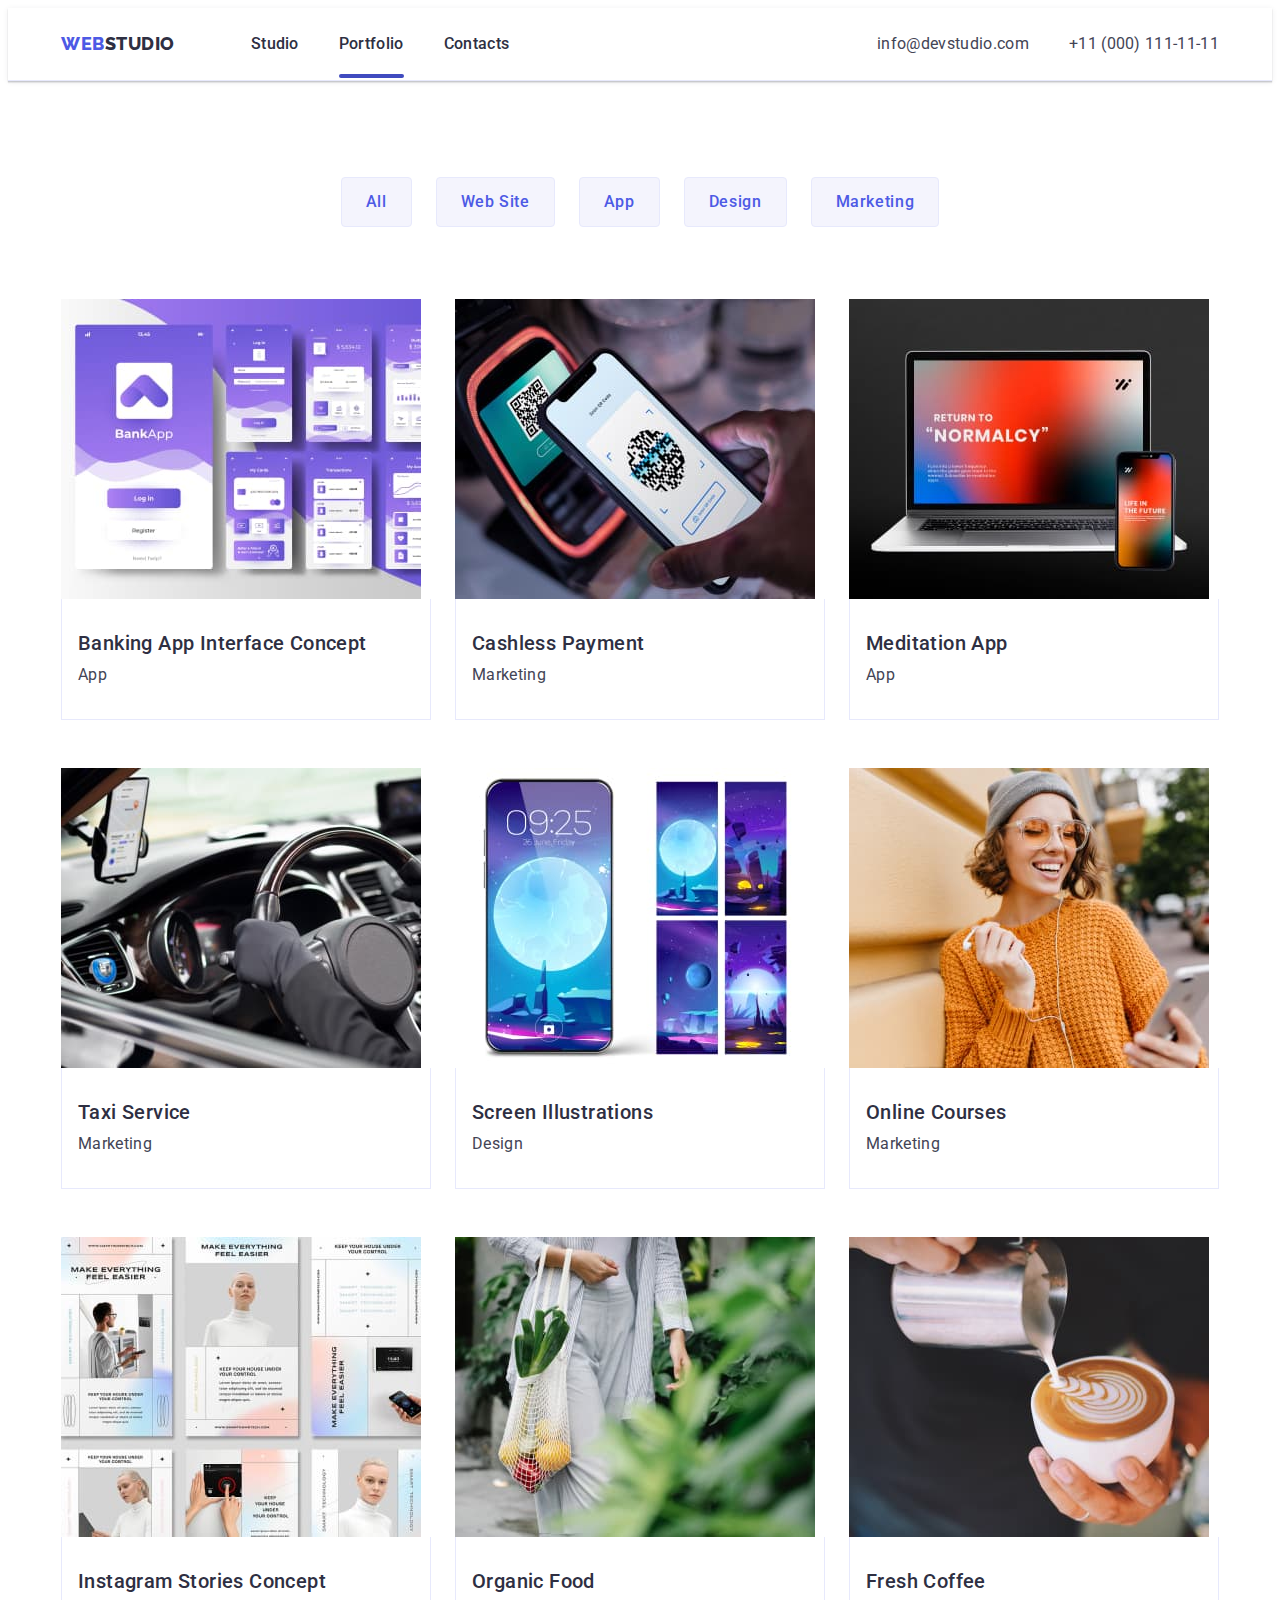
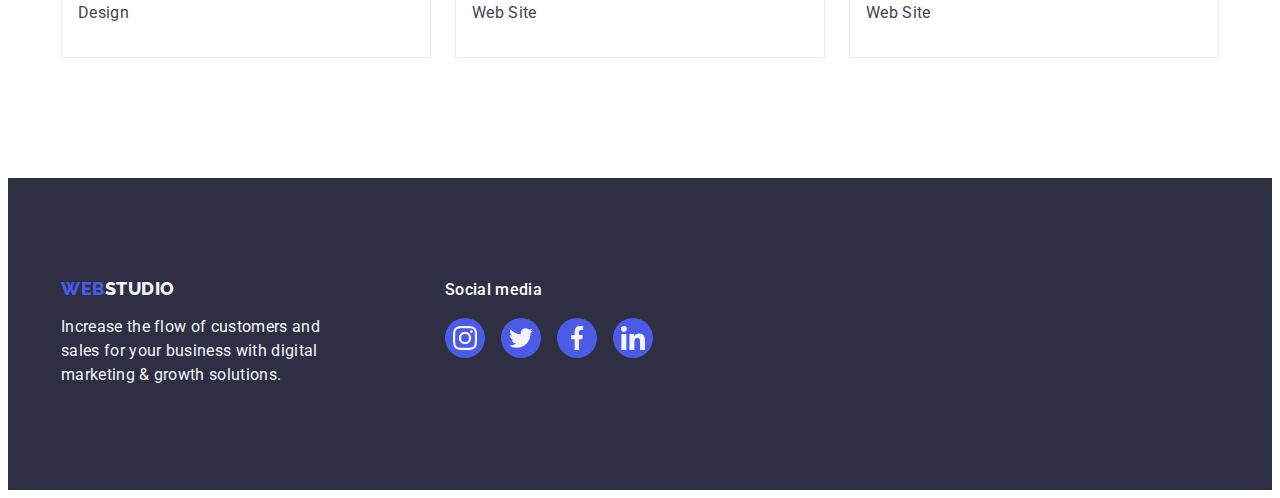
==== portfolio.html @ 4d28cde1 "Initial commit" ====
<!DOCTYPE html>
<html lang="en">

  <head>
    <meta charset="UTF-8" />
    <meta name="viewport" content="width=device-width, initial-scale=1.0" />
    <title>WebStudio</title>
    <link 
      rel="stylesheet" 
      href="https://cdnjs.cloudflare.com/ajax/libs/modern-normalize/2.0.0/modern-normalize.min.css" 
      integrity="sha512-4xo8blKMVCiXpTaLzQSLSw3KFOVPWhm/TRtuPVc4WG6kUgjH6J03IBuG7JZPkcWMxJ5huwaBpOpnwYElP/m6wg=="
      crossorigin="anonymous" referrerpolicy="no-referrer" 
    />
    <link rel="preconnect" href="https://fonts.googleapis.com" />
    <link rel="preconnect" href="https://fonts.gstatic.com" crossorigin />
    <link
      href="https://fonts.googleapis.com/css2?family=Raleway:wght@700&family=Roboto:wght@400;500;700&display=swap"
      rel="stylesheet"
    />
    <link rel="stylesheet" href="./css/styles.css"/>
  </head>


  <body>
    <header class="header-section">
      <div class="header-container container">
        <nav class="header-nav">
          <a class="logo link" href="./index.html">Web<span class="header-logo-span">Studio</span></a>
          <ul class="list header-list">
            <li><a class="link header-nav-link" href="./index.html">Studio</a></li>
            <li><a class="link current header-nav-link" href="./portfolio.html">Portfolio</a></li>
            <li><a class="link header-nav-link" href="">Contacts</a></li>
          </ul>
        </nav>
        <address class="header-contacts">
          <ul class="list header-contacts-list">
            <li><a class="link header-contact-link" href="mailto:info@devstudio.com" aria-label="email">info@devstudio.com</a></li>
            <li><a class="link header-contact-link" href="tel:+110001111111" aria-label="+110001111111">+11 (000) 111-11-11</a></li>
          </ul>
        </address>
      </div>
    </header>


    <main>
      <section class="groups-section">
        <div class="container">
          <h1 class="hidden">portfolio</h1>
            <ul class="list groups-list">
              <li class="group-item">
                <button class="group-button" type="button">All</button>
              </li>
              <li class="group-item">
                <button class="group-button" type="button">Web Site</button>
              </li>
              <li class="group-item">
                <button class="group-button" type="button">App</button>
              </li>
              <li class="group-item">
                <button class="group-button" type="button">Design</button>
              </li>
              <li class="group-item">
                <button class="group-button" type="button">Marketing</button>
              </li>
            </ul>
          

          <ul class="list projects-list">
            <li class="project-item">
              <a class="link overlay-link" href="#">
                <div class="overlay">
                  <img
                    src="./images/banking_app.jpg"
                    alt="banking app" 
                    width="360" 
                  />
                  <p class="overlay-text">
                    14 Stylish and User-Friendly App Design Concepts · 
                    Task Manager App · Calorie Tracker App · 
                    Exotic Fruit Ecommerce App · Cloud Storage App
                  </p>
                </div>
                <div class="project-titel-text">
                  <h2 class="project-item-titel">Banking App Interface Concept</h2>
                  <p class="project-item-text">App</p>
                </div>
              </a>
            </li>

            <li class="project-item">
              <a class="link overlay-link" href="#">
                <div class="overlay">
                  <img
                    src="./images/cashless_payment.jpg"
                    alt="Cashless Payment" 
                    width="360" 
                  />
                  <p class="overlay-text">
                    14 Stylish and User-Friendly App Design Concepts · 
                    Task Manager App · Calorie Tracker App · 
                    Exotic Fruit Ecommerce App · Cloud Storage App
                  </p>
                </div>
                <div class="project-titel-text">
                  <h2 class="project-item-titel">Cashless Payment</h2>
                  <p class="project-item-text">Marketing</p>
                </div>
              </a>
            </li>

            <li class="project-item">
              <a class="link overlay-link" href="#">
                <div class="overlay">
                  <img
                    src="./images/meditation_app.jpg"
                    alt="meditation app" 
                    width="360" 
                  />
                  <p class="overlay-text">
                    14 Stylish and User-Friendly App Design Concepts · 
                    Task Manager App · Calorie Tracker App · 
                    Exotic Fruit Ecommerce App · Cloud Storage App
                  </p>
                </div>
                <div class="project-titel-text">
                  <h2 class="project-item-titel">Meditation App</h2>
                  <p class="project-item-text">App</p>
                </div>
              </a>
            </li>

            <li class="project-item">
              <a class="link overlay-link" href="#">
                <div class="overlay">
                  <img
                    src="./images/taxi_service.jpg"
                    alt="taxi service" 
                    width="360" 
                  />
                  <p class="overlay-text">
                    14 Stylish and User-Friendly App Design Concepts · 
                    Task Manager App · Calorie Tracker App · 
                    Exotic Fruit Ecommerce App · Cloud Storage App
                  </p>
                </div>
                <div class="project-titel-text">
                  <h2 class="project-item-titel">Taxi Service</h2>
                  <p class="project-item-text">Marketing</p>
                </div>
              </a>
            </li>

            <li class="project-item">
              <a class="link overlay-link" href="#">
                <div class="overlay">
                  <img
                    src="./images/screen_illustrations.jpg"
                    alt="screen illustrations" 
                    width="360" 
                  />
                  <p class="overlay-text">
                    14 Stylish and User-Friendly App Design Concepts · 
                    Task Manager App · Calorie Tracker App · 
                    Exotic Fruit Ecommerce App · Cloud Storage App
                  </p>
                </div>
                <div class="project-titel-text">
                  <h2 class="project-item-titel">Screen Illustrations</h2>
                  <p class="project-item-text">Design</p>
                </div>
              </a>
            </li>

            <li class="project-item">
              <a class="link overlay-link" href="#">
                <div class="overlay">
                  <img
                    src="./images/online_courses.jpg"
                    alt="online courses" 
                    width="360" 
                  />
                  <p class="overlay-text">
                    14 Stylish and User-Friendly App Design Concepts · 
                    Task Manager App · Calorie Tracker App · 
                    Exotic Fruit Ecommerce App · Cloud Storage App
                  </p>
                </div>
                <div class="project-titel-text">
                  <h2 class="project-item-titel">Online Courses</h2>
                  <p class="project-item-text">Marketing</p>
                </div>
              </a>
            </li>

            <li class="project-item">
              <a class="link overlay-link" href="#">
                <div class="overlay">
                  <img
                    src="./images/instagram_storie.jpg"
                    alt="instagram storie" 
                    width="360" 
                  />
                  <p class="overlay-text">
                    14 Stylish and User-Friendly App Design Concepts · 
                    Task Manager App · Calorie Tracker App · 
                    Exotic Fruit Ecommerce App · Cloud Storage App
                  </p>
                </div>
                <div class="project-titel-text">
                  <h2 class="project-item-titel">Instagram Stories Concept</h2>
                  <p class="project-item-text">Design</p>
                </div>
              </a>
            </li>

            <li class="project-item">
              <a class="link overlay-link" href="#">
                <div class="overlay">
                  <img
                    src="./images/organic_food.jpg"
                    alt="organic food" 
                    width="360" 
                  />
                  <p class="overlay-text">
                    14 Stylish and User-Friendly App Design Concepts · 
                    Task Manager App · Calorie Tracker App · 
                    Exotic Fruit Ecommerce App · Cloud Storage App
                  </p>
                </div>
                <div class="project-titel-text">
                  <h2 class="project-item-titel">Organic Food</h2>
                  <p class="project-item-text">Web Site</p>
                </div>
              </a>
            </li>

            <li class="project-item">
              <a class="link overlay-link" href="#">
                <div class="overlay">
                  <img
                    src="./images/fresh_coffee.jpg"
                    alt="fresh coffee" 
                    width="360" 
                  />
                  <p class="overlay-text">
                    14 Stylish and User-Friendly App Design Concepts · 
                    Task Manager App · Calorie Tracker App · 
                    Exotic Fruit Ecommerce App · Cloud Storage App
                  </p>
                </div>
                <div class="project-titel-text">
                  <h2 class="project-item-titel">Fresh Coffee</h2>
                  <p class="project-item-text">Web Site</p>
                </div>
              </a>
            </li>
          </ul>
        </div>
      </section>
    </main>


    <footer class="footer-section" id="contacts">
      <div class="container footer-container">
        <div class="footer-base">
          <a class="link footer-link" href="./index.html">Web<span class="footer-logo-span">Studio</span></a>
          <p class="footer-text">
            Increase the flow of customers and sales for your business with digital marketing & growth
            solutions.
          </p>
        </div>

        <div>
          <p class="footer-social-media-title">Social media</p>
          <ul class="footer-social-media-list list">
            <li class="footer-social-media-item">
              <a class="link footer-social-media-link" href="https://instagram.com">
                <svg 
                  class="footer-social-media-icon" 
                  width="24" height="24">
                  <use href="./images/icons.svg#icon-instagram"></use>
                </svg>
              </a>
            </li>
            <li class="footer-social-media-item">
              <a class="link footer-social-media-link" href="https://x.com">
                <svg 
                  class="footer-social-media-icon" 
                  width="24" height="24">
                  <use href="./images/icons.svg#icon-twitter"></use>
                </svg>
              </a>
            </li>
            <li class="footer-social-media-item">
              <a class="link footer-social-media-link" href="https://facebook.com">
                <svg 
                  class="footer-social-media-icon" 
                  width="24" height="24">
                  <use href="./images/icons.svg#icon-facebook"></use>
                </svg>
              </a>
            </li>
            <li class="footer-social-media-item">
              <a class="link footer-social-media-link" href="https://linkedin.com">
                <svg 
                  class="footer-social-media-icon" 
                  width="24" height="24">
                  <use href="./images/icons.svg#icon-linkedin"></use>
                </svg>
              </a>
            </li>
          </ul>
        </div>
      </div>
    </footer>
  </body>
</html>
---- css/styles.css ----
:root {
  --WHITE: #fff;
  --IRIS: #4d5ae5;
  --NAVY-BLUE: #2e2f42;
  --OCEAN: #404bbf;
  --SLATE: #434455;
  --CLOUD: #f4f4fd;
  --CORNFLOWER: #e7e9fc;
  --LIGHT-SLATE: #8e8f99;
  --GREEN: #31d0aa;
  --DAIRY: #fcfcfc;
}

body {
  font-family: 'Roboto', sans-serif;
  color: var(--SLATE);
  background-color: var(--WHITE);
}


/*reset*/

h1, h2, h3, p {
  margin: 0;
}

a {
  color: currentColor;
}

.link {
  text-decoration: none;
}

button {
  font-family: inherit;
  color: currentColor;
  cursor: pointer;
}

img {
  display: block;
  max-width: 100%;
  height: auto;
}

.list {
  list-style-type: none;
  margin: 0;
  padding: 0;
}

.hidden {
  position: absolute;
  white-space: nowrap;
  width: 1px;
  height: 1px;
  overflow: hidden;
  border: 0;
  padding: 0;
  clip: rect(0 0 0 0);
  clip-path: inset(100%);
  margin: -1px;
}

.current {
  color: var(--OCEAN);
  position: relative;
}
.current::after {
  background: var(--OCEAN);
  position: absolute;
  content: '';
  bottom: -1px;
  left: 0;
  display: block;
  width: 100%;
  height: 4px;
  border-radius: 2px;
}


  /* base */

.container {
  width: 1158px;
  margin-left: auto;
  margin-right: auto;
  padding-left: 15px;
  padding-right: 15px;
}

.logo {
  color:  var(--IRIS);
  font-family: Raleway, sans-serif;
  text-transform: uppercase;
  font-style: normal;
  text-decoration: none;
  font-size: 18px;
  font-weight: 800;
  line-height: 1.17;
  letter-spacing: 0.54px;
  margin-right: 76px;  
}


  /* header */

.header-section {
  background: var(--WHITE);
  border-bottom: 1px solid var(--CORNFLOWER);
  display: flex;
  height: 72px;
  box-shadow: 0px 2px 1px rgba(46, 47, 66, 0.08), 0px 1px 1px rgba(46, 47, 66, 0.16),
    0px 1px 6px rgba(46, 47, 66, 0.08);
}

.header-container {
  display: flex;
  align-items: center;
}

.header-nav {
  display: flex;
  align-items: center;
}

.header-logo-span {
  color: var(--NAVY-BLUE);
  font-family: Raleway, sans-serif;
  font-style: normal;
  text-transform: uppercase;
  font-size: 18px;
  font-weight: 800;
  line-height: 1.17;
  letter-spacing: 0.54px;
}

.header-list {
  display: flex;
  gap: 40px;
}

.header-nav-link {
  color:  var(--NAVY-BLUE);
  font-family: Roboto, sans-serif;
  font-style: normal;
  font-size: 16px;
  font-weight: 500;
  line-height: 1.5;
  letter-spacing: 0.32px;
  padding-top: 24px;
  padding-bottom: 24px;
  transition: color 250ms cubic-bezier(0.4, 0, 0.2, 1);
}
.header-nav-link:hover,
.header-nav-link:focus {
  color:  var(--OCEAN);
}

.header-contacts {
  margin-left: auto;
  font-style: normal;
}

.header-contacts-list {
  display: flex;
  gap: 40px;
}

.header-contact-link {
  color: var(--SLATE);
  font-family: Roboto, sans-serif;
  font-style: normal;
  font-size: 16px;
  line-height: 1.5;
  letter-spacing: 0.32px;
  padding-top: 24px;
  padding-bottom: 24px;
  transition: color 250ms cubic-bezier(0.4, 0, 0.2, 1);
}
.header-contact-link:hover,
.header-contact-link:focus {
  color: var(--OCEAN);
}


  /* main */

.main-section {
  padding: 188px 0;
  background-image: linear-gradient(rgba(46, 47, 66, 0.7), rgba(46, 47, 66, 0.7)),
  url(../images/people-office.jpg);
  background-repeat: no-repeat;
  background-position: center;
  background-size: cover;
}

.main-title {
  color: var(--WHITE);
  font-family: Roboto, sans-serif;
  font-style: normal;
  text-align: center;
  margin-right: auto;
  margin-left: auto;
  max-width: 496px;
  margin-bottom: 48px;
  font-size: 56px;
  line-height: 1.07;
  letter-spacing: 1.12px;
}

.main-button {
  color: var(--WHITE);
  background-color: var(--IRIS);
  font-family: Roboto, sans-serif;
  font-style: normal;
  font-size: 15px;
  font-weight: 500;
  line-height: 1.5;
  letter-spacing: 0.04em;
  margin-right: auto;
  margin-left: auto;
  display: block;
  transition: background-color 250ms cubic-bezier(0.4, 0, 0.2, 1);
}
.main-button:hover,
.main-button:focus {
  background: var(--OCEAN);
}

.main-order-button {
  border: none;
  cursor: pointer;
  min-width: 169px;
  height: 56px;
  padding: 16px 32px;
  border-radius: 4px;
}


  /* features */

.feature-section {
  padding-top: 120px;
  padding-bottom: 120px;
}

.feature-list {
  display: flex;
  gap: 24px;
}

.feature-item {
  width: calc((100% - 72px) / 4);
}

.feature-item-titel {
  color: var(--NAVY-BLUE);
  font-family: Roboto, sans-serif;
  font-style: normal;
  font-size: 20px;
  font-weight: 500;
  line-height: 1.2;
  letter-spacing: 0.4px;
  margin-bottom: 8px;
  width: 264px;
  height: 24px;
}

.feature-item-text {
  color: var(--SLATE);
  font-family: Roboto, sans-serif;
  font-style: normal;
  font-size: 16px;
  line-height: 1.5;
  letter-spacing: 0.32px;
  width: 264px;
  height: 72px;
}

.feature-svg-block {
  background: var(--CLOUD);
  display: flex;
  align-items: center;
  justify-content: center;
  width: 264px;
  height: 112px;
  border-radius: 4px;
  margin-bottom: 8px;
}


  /* what are we doing */

.we-doing-section {
  padding-bottom: 120px;
}

.we-doing-title {
  color: var(--NAVY-BLUE);
  font-family: Roboto, sans-serif;
  font-style: normal;
  text-transform: capitalize;
  text-align: center;
  line-height: 1.11;
  letter-spacing: 0.72px;
  margin-bottom: 72px;
  font-size: 36px; 
}

.we-doing-list {
  display: flex;
  gap: 24px;
}

.we-doing-item {
  width: calc((100% - 48px) / 3);
}


  /* team */

.team-section {
  background: var(--CLOUD);
  padding-top: 120px;
  padding-bottom: 120px;
}

.team-title {
  color: var(--NAVY-BLUE);
  font-family: Roboto, sans-serif;
  font-style: normal;
  font-size: 36px;
  line-height: 1.11;
  letter-spacing: 0.72px;
  text-align: center;
  text-transform: capitalize;
  margin-bottom: 72px;
}

.team-list {
  display: flex;
  gap: 24px;
}

.team-item {
  background: var(--WHITE);
  width: calc((100% - 72px) / 4);
  border-radius: 0px 0px 4px 4px;
  box-shadow: 0px 2px 1px 0px rgba(46, 47, 66, 0.08), 0px 1px 1px 0px rgba(46, 47, 66, 0.16),
    0px 1px 6px 0px rgba(46, 47, 66, 0.08);
}

.team-title-text {
  padding: 32px 0;
}

.team-item-title {
  color: var(--NAVY-BLUE);
  font-family: Roboto, sans-serif;
  font-style: normal;
  font-size: 20px;
  font-weight: 500;
  line-height: 1.2;
  letter-spacing: 0.4px;
  text-align: center;
  margin-bottom: 8px;
}

.team-item-text {
  color: var(--SLATE);
  font-family: Roboto, sans-serif;
  font-style: normal;
  font-size: 16px;
  line-height: 1.5;
  letter-spacing: 0.32px;
  text-align: center;
}

.team-social-media {
  display: flex;
  justify-content: center;
  align-items: center;
  gap: 24px;
  margin-top: 8px
}

.team-social-media-item {
  width: 40px;
  height: 40px;
}

.team-social-media-link {
  background-color: var(--IRIS);
  display: flex;
  align-items: center;
  justify-content: center;
  width: 100%;
  height: 100%;
  border-radius: 50%;
  transition: background-color 250ms cubic-bezier(0.4, 0, 0.2, 1);
}
.team-social-media-link:hover,
.team-social-media-link:focus {
  background-color: var(--OCEAN);
}

.team-social-media-icon {
  fill: var(--CLOUD);
}


  /*portfolio*/

.groups-section {
  padding-top: 96px;
  padding-bottom: 120px;
}

.groups-list {
  display: flex;
  justify-content: center;
  gap: 24px;
  margin-bottom: 72px;
}

.group-button {
  background: var(--CLOUD);
  color: var(--IRIS);
  font-family: Roboto, sans-serif;
  font-style: normal;
  font-size: 16px;
  font-weight: 500;
  letter-spacing: 0.64px;
  line-height: 1.5;
  text-align: center;
  cursor: pointer;
  border-radius: 4px;
  border: 1px solid  var(--CORNFLOWER);
  padding: 12px 24px;
  transition: color 250ms cubic-bezier(0.4, 0, 0.2, 1),
    background-color 250ms cubic-bezier(0.4, 0, 0.2, 1),
    border-color 250ms cubic-bezier(0.4, 0, 0.2, 1), box-shadow 250ms cubic-bezier(0.4, 0, 0.2, 1);
}
.group-button:hover,
.group-button:focus {
  background: var(--OCEAN);
  border: 1px solid transparent;
  color: var(--WHITE);
}

.projects-list {
  display: flex;
  flex-wrap: wrap;
  column-gap: 24px;
  row-gap: 48px;
  transition: box-shadow 250ms cubic-bezier(0.4, 0, 0.2, 1);
}

.project-item {
  width: calc((100% - 48px) / 3);
}

.project-link {
  text-decoration: none;
}

.project-titel-text {
  border: 1px solid  var(--CORNFLOWER);
  border-top: none;
  padding: 32px 16px;
}

.project-item-titel {
  color: var(--NAVY-BLUE);
  font-family: Roboto, sans-serif;
  font-style: normal;
  font-size: 20px;
  font-weight: 500;
  line-height: 1.2;
  letter-spacing: 0.4px;
  margin-bottom: 8px;
}

.project-item-text {
  color: var(--SLATE);
  font-family: Roboto, sans-serif;
  font-style: normal;
  font-size: 16px;
  line-height: 1.5;
  letter-spacing: 0.32px;
  transition: transform 250ms cubic-bezier(0.4, 0, 0.2, 1);
}

.overlay {
  position: relative;
  overflow: hidden;
}

.overlay-text {
  background: var(--IRIS);
  color: var(--CLOUD);
  font-family: Roboto;
  font-style: normal;
  font-size: 16px;
  line-height: 1.5;
  letter-spacing: 0.32px;
  position: absolute;
  width: 100%;
  height: 100%;
  transform: translateY(100%);
  top: 0;
  padding: 40px 32px;
  transition: transform 250ms cubic-bezier(0.4, 0, 0.2, 1);
}

.overlay-link {
  display: block;
  color: inherit;
  transition: box-shadow 250ms cubic-bezier(0.4, 0, 0.2, 1);
}
.overlay-link:hover .overlay-text,
.overlay-link:focus .overlay-text {
  transform: translateY(0%);
}
.overlay-link:hover,
.overlay-link:focus {
  box-shadow: 0px 1px 6px rgba(46, 47, 66, 0.08), 0px 1px 1px rgba(46, 47, 66, 0.16),
    0px 2px 1px rgba(46, 47, 66, 0.08);
}

  /* customers */

.customers-section {
  padding-top: 120px;
  padding-bottom: 120px;
}

.customers-titel {
  color: var(--NAVY-BLUE);
  font-family: Roboto, sans-serif;
  font-style: normal;
  text-align: center;
  text-transform: capitalize;
  font-size: 36px;
  line-height: 1.11;
  letter-spacing: 0.72px;
  margin-bottom: 72px;
}

.customers-companys {
  display: flex;
  align-items: center;
  justify-content: center;
  gap: 24px;
}

.customers-companys-item {
  width: 168px;
  height: 88px;
}

.customers-companys-link {
  color: var(--LIGHT-SLATE);
  display: flex;
  align-items: center;
  justify-content: center;
  width: 100%;
  height: 100%;
  border-radius: 4px;
  border: 1px solid var(--LIGHT-SLATE);
  padding: 16px 32px;
  transition: border-color 250ms cubic-bezier(0.4, 0, 0.2, 1),
    color 250ms cubic-bezier(0.4, 0, 0.2, 1);
}
.customers-companys-link:hover,
.customers-companys-link:focus {
  color: var(--OCEAN);
  border: 1px solid var(--OCEAN);
}

.customers-companys-icons {
  fill: currentColor;
}
.customers-companys-icons:hover,
.customers-companys-icons:focus {
  border: 1px solid var(--OCEAN);
  fill: var(--OCEAN);
}


  /* Footer */

.footer-section {
  background: var(--NAVY-BLUE);
  padding-top: 100px;
  padding-bottom: 100px;
}

.footer-container {
  display: flex;
  align-items: baseline;
}

.footer-base {
  margin-right: 120px;
  width: 264px;
  height: 112px;
}

.footer-link {
  color: var(--IRIS);
  font-family: Raleway, sans-serif;
  font-style: normal;
  text-transform: uppercase;
  font-size: 18px;
  font-weight: 800;
  line-height: 1.17;
  letter-spacing: 0.54px;
  margin-bottom: 16px;
  display: inline-block;
}

.footer-logo-span {
  color: var(--CLOUD);
  font-family: Raleway, sans-serif;
  text-transform: uppercase;
  font-style: normal;
  font-size: 18px;
  font-weight: 800;
  line-height: 1.17;
  letter-spacing: 0.54px; 
}

.footer-text {
  color: var(--CLOUD);
  font-family: Roboto, sans-serif;
  font-style: normal;
  font-size: 16px;
  line-height: 1.5;
  letter-spacing: 0.32px;
  width: 264px;
}

.footer-social-media-title {
  color: var(--WHITE);
  font-family: Roboto;
  font-style: normal;
  font-size: 16px;
  font-weight: 500;
  line-height: 1.5;
  letter-spacing: 0.32px;
  margin-bottom: 16px;
}

.footer-social-media-list {
  display: flex;
  align-items: flex-start;
  gap: 16px;
}

.footer-social-media-item {
  width: 40px;
  height: 40px;
}

.footer-social-media-link {
  background-color: var(--IRIS);
  display: flex;
  align-items: center;
  justify-content: center;
  width: 100%;
  height: 100%;
  border-radius: 50%;
  transition: background-color 250ms cubic-bezier(0.4, 0, 0.2, 1);
}
.footer-social-media-link:hover,
.footer-social-media-link:focus {
  background-color: var(--GREEN);
}

.footer-social-media-icon {
  fill: var(--CLOUD);
}

  /* Modal window */

.backdrop {
  background: var(--NAVY-BLUE-modal, rgba(46, 47, 66, 0.4));
  backdrop-filter: blur(2px);
  transition-delay: 0s;
  position: fixed;
  top: 0;
  left: 0;
  z-index: var(--idx-modal);
  width: 100%;
  height: 100%;
}

.backdrop.is-hidden {
  opacity: 0;
  visibility: hidden;
  pointer-events: none;
  transition-delay: 200ms;
  transition: opacity 250ms cubic-bezier(0.4, 0, 0.2, 1),
    visibility 250ms cubic-bezier(0.4, 0, 0.2, 1);
}

.modal-section {
  background-color: var(--DAIRY);
  position: absolute;
  top: 50%;
  left: 50%;
  transform: translateX(-50%) translateY(-50%);
  width: 408px;
  min-height: 584px;
  box-shadow: 0px 1px 1px rgba(0, 0, 0, 0.14), 0px 1px 3px rgba(0, 0, 0, 0.12),
    0px 2px 1px rgba(0, 0, 0, 0.2);
  border-radius: 4px;
  opacity: 1;
  transition: transform 250ms cubic-bezier(0.4, 0, 0.2, 1);
}

.modal-button-close {
  background-color: var(--CORNFLOWER);
  position: absolute;
  top: 24px;
  right: 24px;
  width: 24px;
  height: 24px;
  display: flex;
  align-items: center;
  justify-content: center;
  color: var(--main-cl);
  padding: 0;
  border: 1px solid rgba(0, 0, 0, 0.1);
  border-radius: 50%;
  cursor: pointer;
  fill: var(--NAVY-BLUE);
  transition: background-color 250ms cubic-bezier(0.4, 0, 0.2, 1),
    border 250ms cubic-bezier(0.4, 0, 0.2, 1);
}
.modal-button-close:hover,
.modal-button-close:focus {
  background-color: var(--OCEAN);
  fill: var(--WHITE);
  border: none;
}

.modal-button-close-icon {
  stroke: currentColor;
  transition: fill 250ms cubic-bezier(0.4, 0, 0.2, 1);
}
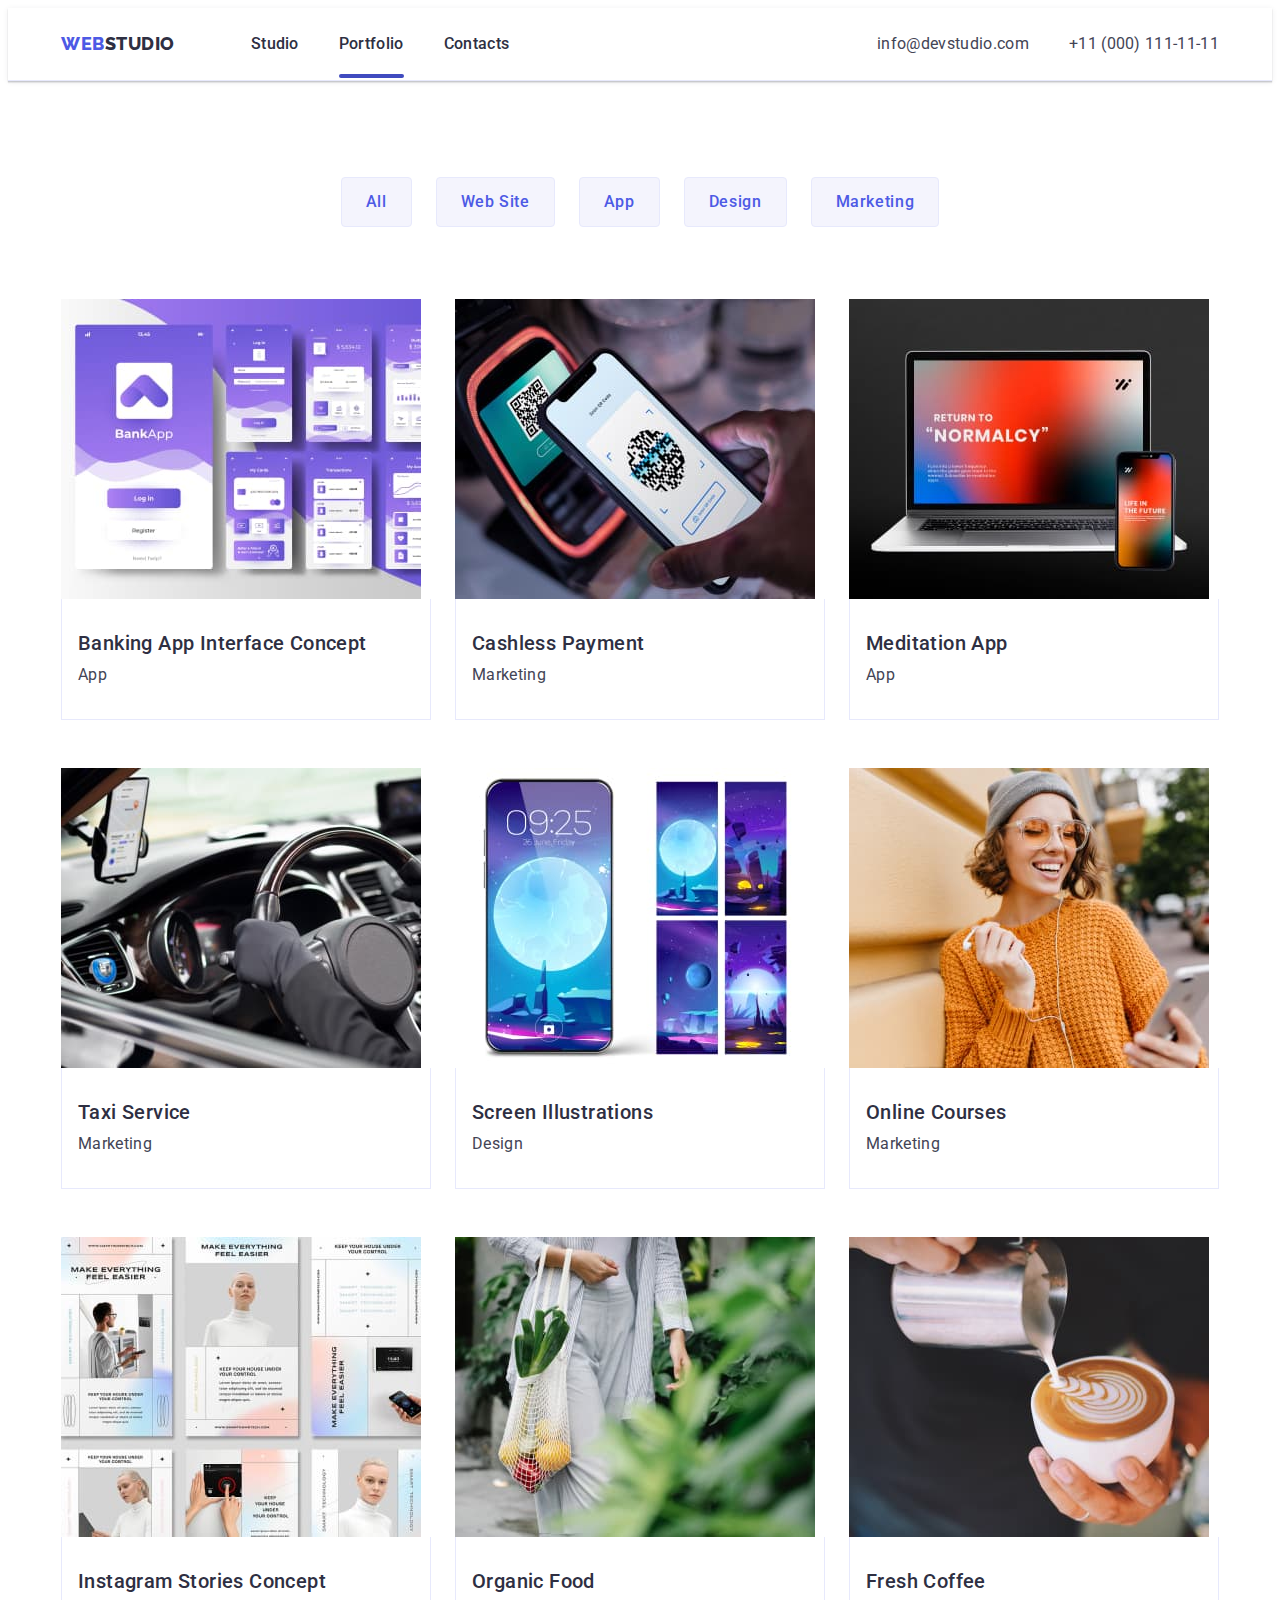
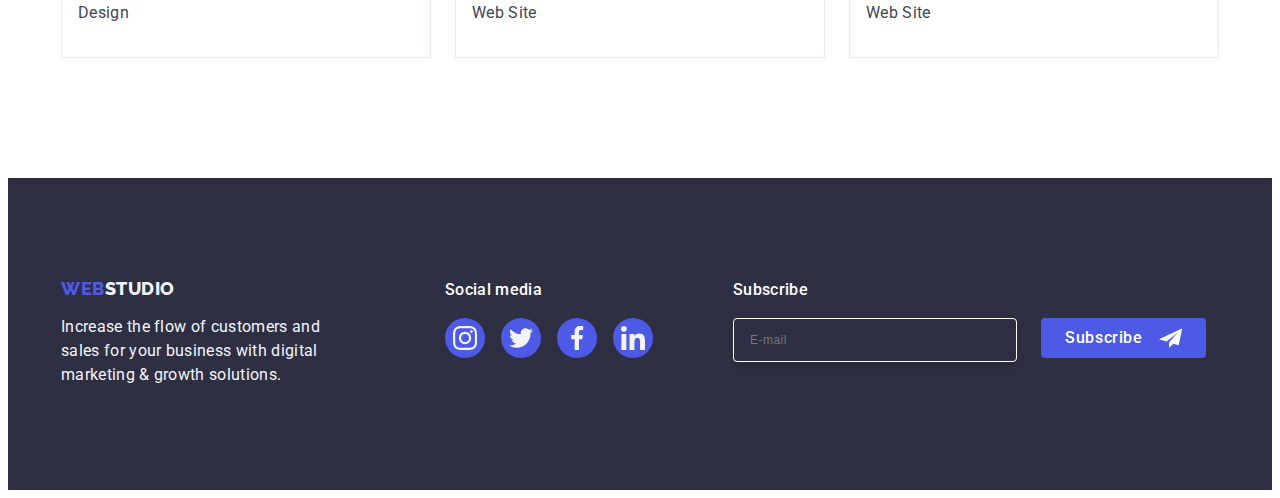
==== commit c89f3998: "done" ====
--- a/portfolio.html
+++ b/portfolio.html
@@ -270,9 +270,9 @@
           </p>
         </div>
 
-        <div>
+        <div class="footer-social-media-container">
           <p class="footer-social-media-title">Social media</p>
-          <ul class="footer-social-media-list list">
+          <ul class="list footer-social-media-list">
             <li class="footer-social-media-item">
               <a class="link footer-social-media-link" href="https://instagram.com">
                 <svg 
@@ -311,7 +311,29 @@
             </li>
           </ul>
         </div>
+
+        
+        <div class="footer-subs-section">
+          <p class="footer-subs-title">Subscribe</p>
+          <form class="footer-subs-form">
+            <label class="footer-subs-label" for="subs-email">
+              <input
+                class="footer-subs-input"
+                type="email"
+                id="subs-email"
+                name="email"
+                placeholder="E-mail"
+              />
+            </label>
+            <button 
+              class="footer-subs-button" type="submit">Subscribe
+              <svg width="24" height="24"><use href="./images/icons.svg#icon-send"></use></svg>
+            </button>
+          </form>
+        </div>
+
       </div>
     </footer>
+    
   </body>
 </html>
--- a/css/styles.css
+++ b/css/styles.css
@@ -643,9 +643,15 @@
   width: 264px;
 }
 
+.footer-social-media-container{
+  width: 208px;
+  height: 80px;
+  margin-right: 80px;
+}
+
 .footer-social-media-title {
   color: var(--WHITE);
-  font-family: Roboto;
+  font-family: Roboto, sans-serif;
   font-style: normal;
   font-size: 16px;
   font-weight: 500;
@@ -682,6 +688,76 @@
 
 .footer-social-media-icon {
   fill: var(--CLOUD);
+}
+
+.footer-subs-section {
+  width: 453px;
+  height: 80px;
+}
+
+.footer-subs-title {
+  color: var(--WHITE);
+  font-family: "Roboto";
+  font-style: normal;
+  font-size: 16px;
+  font-weight: 500;
+  line-height: 1.5;
+  letter-spacing: 0.32px;
+  margin-bottom: 16px;
+}
+
+.footer-subs-input {
+  color: var(--WHITE);
+  width: 264px;
+  height: 40px;
+  font-size: 12px;
+  line-height: 1.5;
+  letter-spacing: 0.04em;
+  border-radius: 4px;
+  border: 1px solid var(--WHITE);
+  background-color: transparent;
+  outline: transparent;
+  box-shadow: 0px 4px 4px 0px rgba(0, 0, 0, 0.15);
+  padding-left: 16px;
+}
+
+.footer-subs-button {
+  background-color: var(--IRIS);
+  color: var(--WHITE);
+  font-family: "Roboto", sans-serif;
+  font-style: normal;
+  font-size: 16px;
+  font-weight: 500;
+  line-height: 1.5;
+  letter-spacing: 0.64px;
+  min-width: 165px;
+  height: 40px;
+  text-align: center;
+  display: inline-flex;
+  justify-content: center;
+  align-items: center;
+  cursor: pointer;
+  border: none;
+  border-radius: 4px;
+  gap: 16px;
+  padding: 8px 24px;
+}
+
+.footer-subs-form {
+  display: flex;
+  position: relative;
+  margin-right: 24px;
+  gap: 24px;
+}
+
+.footer-subs-label {
+  color: var(--WHITE);
+  font-family: "Roboto";
+  font-style: normal;
+  font-size: 12px;
+  font-weight: 400;
+  line-height: 2;
+  letter-spacing: 0.48px;
 }
 
   /* Modal window */
@@ -712,13 +788,14 @@
   position: absolute;
   top: 50%;
   left: 50%;
-  transform: translateX(-50%) translateY(-50%);
   width: 408px;
   min-height: 584px;
   box-shadow: 0px 1px 1px rgba(0, 0, 0, 0.14), 0px 1px 3px rgba(0, 0, 0, 0.12),
     0px 2px 1px rgba(0, 0, 0, 0.2);
   border-radius: 4px;
   opacity: 1;
+  padding: 72px 24px 24px 24px;
+  transform: translateX(-50%) translateY(-50%);
   transition: transform 250ms cubic-bezier(0.4, 0, 0.2, 1);
 }
 
@@ -751,4 +828,168 @@
 .modal-button-close-icon {
   stroke: currentColor;
   transition: fill 250ms cubic-bezier(0.4, 0, 0.2, 1);
+}
+
+.modal-form-container {
+  position: relative;
+  margin-bottom: 8px;
+}
+
+.modal-form-title {
+  color: var(--NAVY-BLUE);
+  font-family: "Roboto";
+  font-style: normal;
+  font-size: 16px;
+  font-weight: 500;
+  line-height: 1.5;
+  letter-spacing: 0.32px;
+  text-align: center;
+  width: 360px;
+  margin-bottom: 16px;
+}
+
+.modal-form-label {
+  color: var(--LIGHT-SLATE);
+  font-family: "Roboto";
+  font-style: normal;
+  font-size: 12px;
+  font-weight: 400;
+  line-height: 1.17;
+  letter-spacing: 0.48px;
+  display: block;
+  margin-bottom: 4px;
+
+}
+.modal-form-field {
+  position: relative;
+}
+
+.modal-form-input {
+  background-color: transparent;
+  width: 360px;
+  height: 40px;
+  padding: 11px;
+  position: relative;
+  border: 1px solid var(--NAVY-BLUE-modal, rgba(46, 47, 66, 0.4));
+  border-radius: 4px;
+  outline: transparent;
+  padding-left: 38px;
+  transition: border-color 250ms cubic-bezier(0.4, 0, 0.2, 1);
+}
+.modal-form-input:focus-within {
+  border-radius: 4px;
+  border: 1px solid var(--IRIS);
+}
+
+.modal-form-icon {
+  position: absolute;
+  left: 16px;
+  top: 50%;
+  transition: fill 250ms cubic-bezier(0.4, 0, 0.2, 1);
+  transform: translateY(-50%);
+}
+.modal-form-input:focus-within + 
+.modal-form-icon {
+  fill: var(--IRIS);
+
+}
+.modal-form-comment {
+  margin-bottom: 16px;
+}
+
+.modal-comment-field {
+  background-color: transparent;
+  font-family: "Roboto";
+  font-style: normal;
+  font-size: 12px;
+  font-weight: 400;
+  line-height: 1.17;
+  letter-spacing: 0.48px;
+  color: rgba(46, 47, 66, 0.4);
+  width: 360px;
+  height: 120px;
+  border-radius: 4px;
+  border: 1px solid var(--NAVY-BLUE-modal, rgba(46, 47, 66, 0.4));
+  outline: transparent;
+  resize: none;
+  padding: 8px 16px;
+  transition: border-color 250ms cubic-bezier(0.4, 0, 0.2, 1);
+}
+.modal-comment-field:focus-within {
+  border-radius: 4px;
+  border: 1px solid var(--IRIS);
+}
+
+.modal-form-checkbox {
+  fill: var(--CLOUD);
+  margin-bottom: 24px;
+}
+
+.modal-form-ladel-checkbox {
+  color: var(--LIGHT-SLATE);
+  font-family: "Roboto";
+  font-style: normal;
+  font-size: 12px;
+  font-weight: 400;
+  line-height: 1.17;
+  letter-spacing: 0.48px;
+  display: block;
+}
+
+.modal-form-span {
+  fill: transparent;
+  width: 16px;
+  height: 16px;
+  border-radius: 2px;
+  border: 1px solid rgba(46, 47, 66, 0.4);
+  display: inline-flex;
+  align-items: center;
+  justify-content: center;
+  margin-right: 8px;
+  transition: background-color 250ms cubic-bezier(0.4, 0, 0.2, 1),
+    border 250ms cubic-bezier(0.4, 0, 0.2, 1), fill 250ms cubic-bezier(0.4, 0, 0.2, 1);
+}
+
+.modal-form-link {
+  color: var(--IRIS);
+  font-family: "Roboto";
+  font-style: normal;
+  font-size: 12px;
+  font-weight: 400;
+  line-height: 16px;
+  letter-spacing: 0.48px;
+  text-decoration-line: underline;
+}
+
+.modal-form-checkbox:checked + 
+.modal-form-ladel-checkbox > 
+.modal-form-span {
+  background-color: var(--OCEAN);
+  fill: var(--CLOUD);
+  border: none;
+}
+
+.modal-form-main-button {
+  background: var(--IRIS);
+  color: var(--WHITE);
+  font-family: "Roboto", sans-serif;
+  font-style: normal;
+  font-size: 16px;
+  font-weight: 500;
+  line-height: 1.5;
+  letter-spacing: 0.04em;
+  text-align: center;
+  min-width: 169px;
+  height: 56px;
+  margin-right: auto;
+  margin-left: auto;
+  display: block;
+  align-items: flex-start;
+  border-radius: 4px;
+  border: none;
+  cursor: pointer;
+  box-shadow: 0px 4px 4px 0px rgba(0, 0, 0, 0.15);
+  gap: 10px;
+  padding: 16px 32px;
+  transition: background-color 250ms cubic-bezier(0.4, 0, 0.2, 1);
 }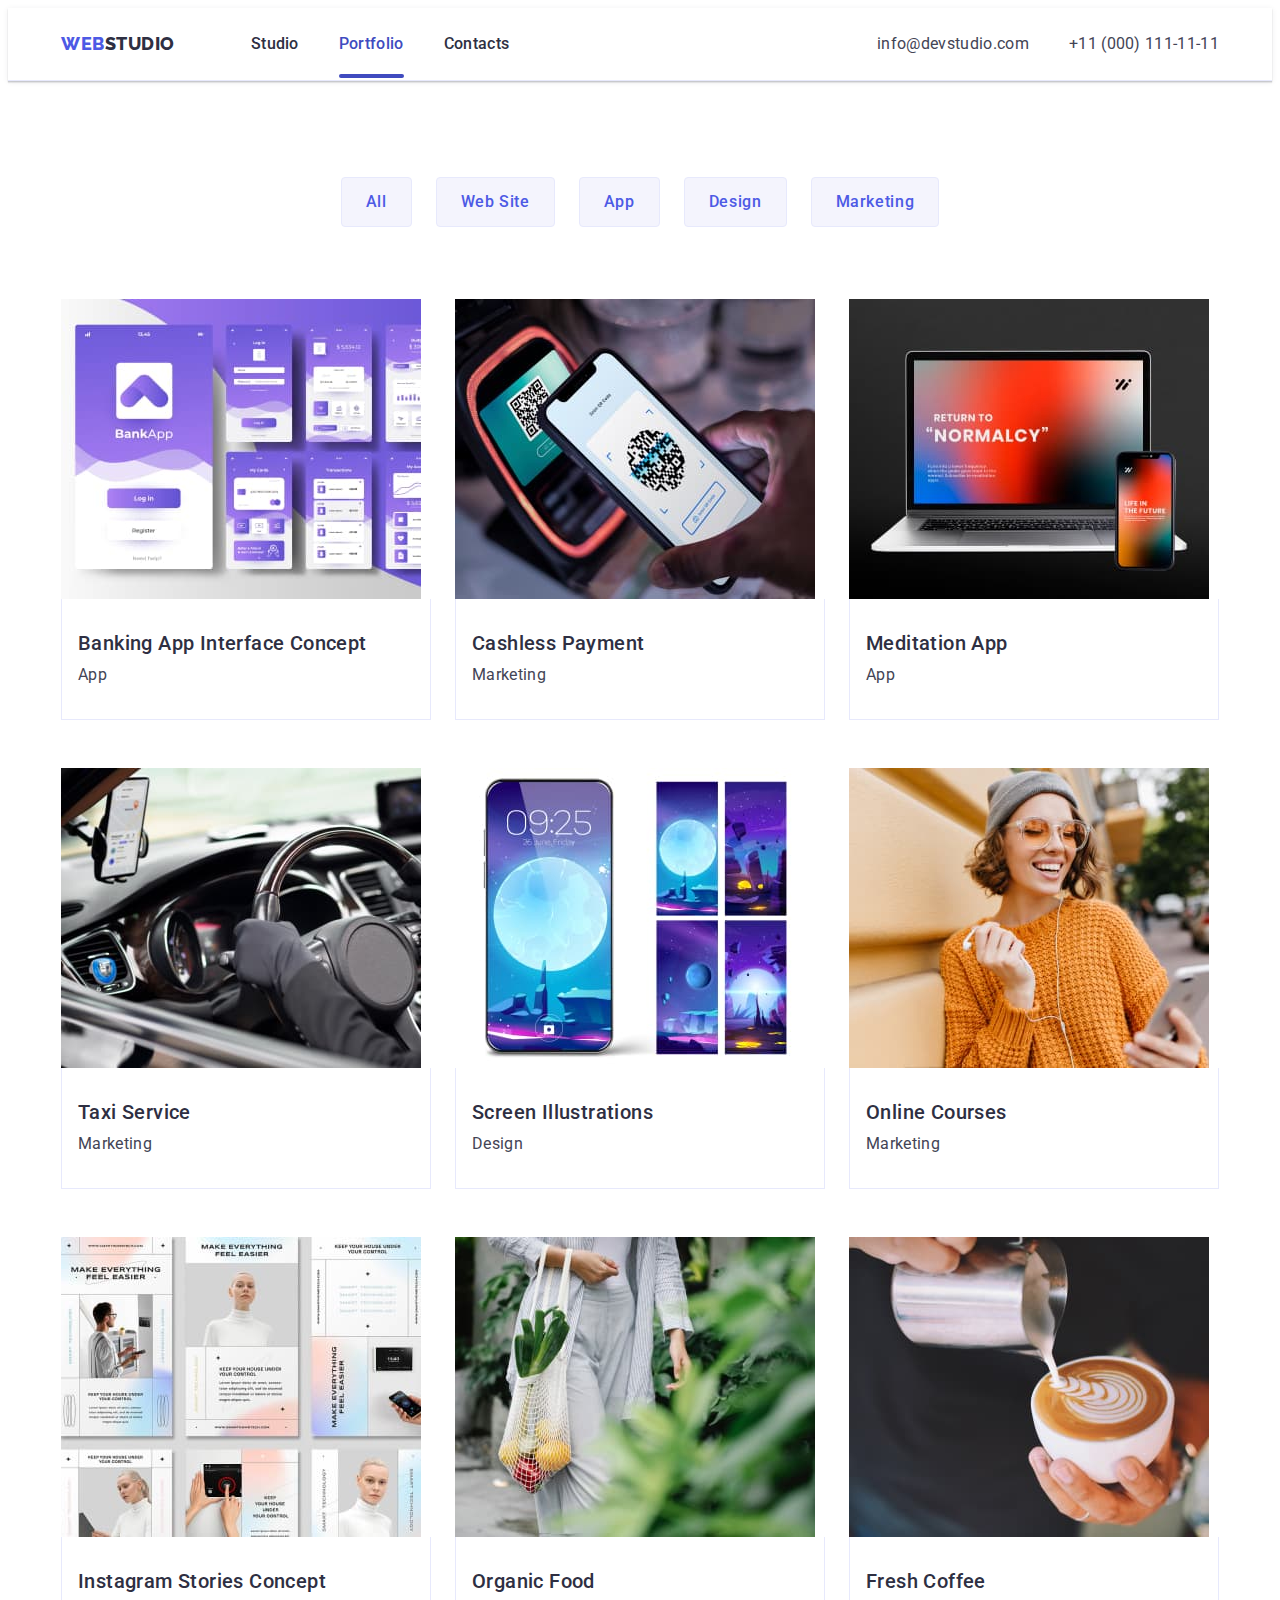
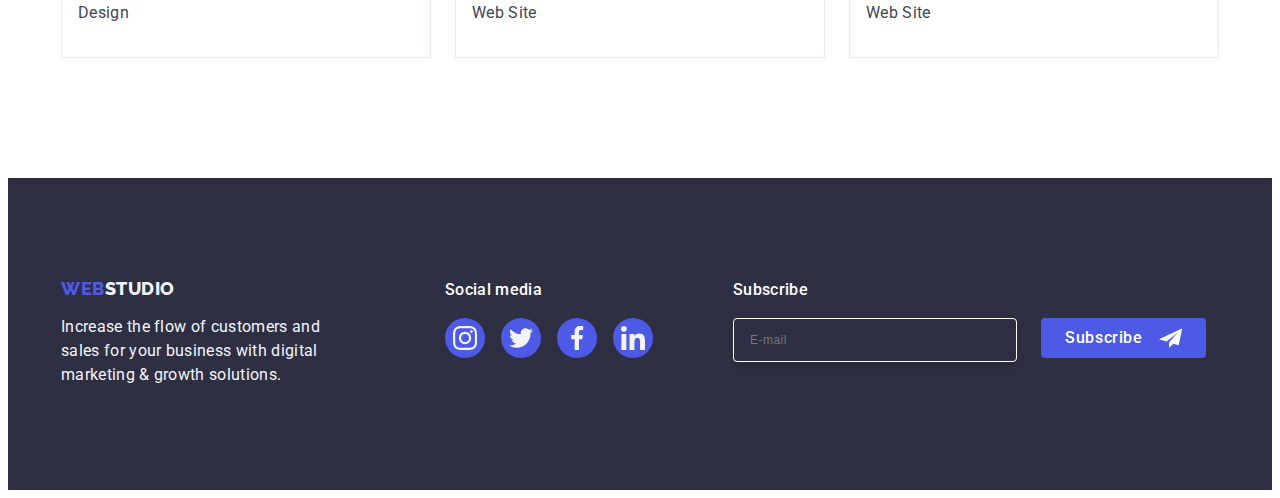
==== commit 85b31627: "mentor's fixes" ====
--- a/portfolio.html
+++ b/portfolio.html
@@ -28,7 +28,7 @@
           <a class="logo link" href="./index.html">Web<span class="header-logo-span">Studio</span></a>
           <ul class="list header-list">
             <li><a class="link header-nav-link" href="./index.html">Studio</a></li>
-            <li><a class="link current header-nav-link" href="./portfolio.html">Portfolio</a></li>
+            <li><a id="current-nav-link" class="link header-nav-link" href="./portfolio.html">Portfolio</a></li>
             <li><a class="link header-nav-link" href="">Contacts</a></li>
           </ul>
         </nav>
--- a/css/styles.css
+++ b/css/styles.css
@@ -63,11 +63,11 @@
   margin: -1px;
 }
 
-.current {
+a#current-nav-link {
   color: var(--OCEAN);
   position: relative;
 }
-.current::after {
+a#current-nav-link::after {
   background: var(--OCEAN);
   position: absolute;
   content: '';
@@ -448,6 +448,8 @@
   background: var(--OCEAN);
   border: 1px solid transparent;
   color: var(--WHITE);
+  box-shadow: 0px 3px 1px rgba(0, 0, 0, 0.1), 0px 2px 1px rgba(0, 0, 0, 0.08),
+    0px 2px 2px rgba(0, 0, 0, 0.12);
 }
 
 .projects-list {
@@ -585,7 +587,6 @@
 }
 .customers-companys-icons:hover,
 .customers-companys-icons:focus {
-  border: 1px solid var(--OCEAN);
   fill: var(--OCEAN);
 }
 
@@ -765,13 +766,15 @@
 .backdrop {
   background: var(--NAVY-BLUE-modal, rgba(46, 47, 66, 0.4));
   backdrop-filter: blur(2px);
-  transition-delay: 0s;
   position: fixed;
   top: 0;
   left: 0;
   z-index: var(--idx-modal);
   width: 100%;
   height: 100%;
+  transition-delay: 200ms;
+  transition: opacity 250ms cubic-bezier(0.4, 0, 0.2, 1),
+    visibility 250ms cubic-bezier(0.4, 0, 0.2, 1);
 }
 
 .backdrop.is-hidden {
